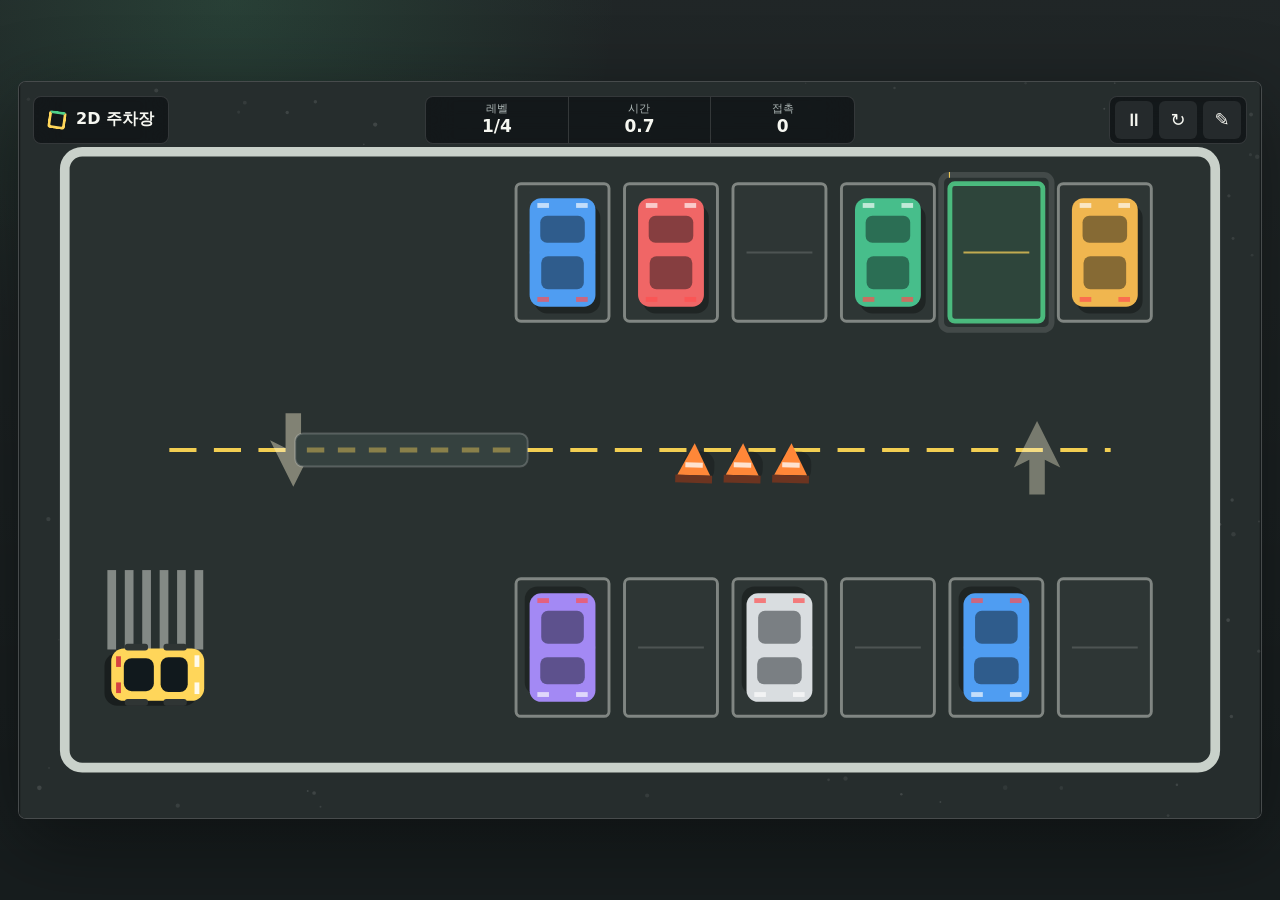
==== index.html @ c0e4a173 "Add 2D parking game" ====
<!doctype html>
<html lang="ko">
  <head>
    <meta charset="utf-8" />
    <meta name="viewport" content="width=device-width, initial-scale=1" />
    <title>2D 주차장</title>
    <link rel="stylesheet" href="styles.css" />
  </head>
  <body>
    <main class="game-shell">
      <section class="game-stage" aria-label="2D 주차장 게임">
        <canvas id="game" width="1280" height="760"></canvas>

        <header class="hud">
          <div class="title">
            <span class="mark"></span>
            <strong>2D 주차장</strong>
          </div>
          <div class="stats">
            <span><small>레벨</small><b id="levelText">1</b></span>
            <span><small>시간</small><b id="timeText">0.0</b></span>
            <span><small>접촉</small><b id="hitText">0</b></span>
          </div>
          <div class="actions">
            <button id="pauseButton" class="icon-button" type="button" aria-label="일시정지">⏸</button>
            <button id="resetButton" class="icon-button" type="button" aria-label="다시 시작">↻</button>
            <button id="editButton" class="icon-button" type="button" aria-label="편집 모드">✎</button>
          </div>
        </header>

        <div id="banner" class="banner is-hidden" role="status" aria-live="polite">
          <strong id="bannerTitle">클리어</strong>
          <span id="bannerMeta">다음 레벨</span>
        </div>

        <aside id="editorPanel" class="editor-panel is-hidden" aria-label="배치 편집기">
          <div class="editor-row">
            <select id="editorLevelSelect" aria-label="편집할 레벨"></select>
            <button id="saveLayoutButton" type="button">저장</button>
            <button id="resetLayoutButton" type="button">기본값</button>
          </div>
          <div class="editor-row">
            <button id="addParkedButton" type="button">차+</button>
            <button id="addConeButton" type="button">콘+</button>
            <button id="addCurbButton" type="button">연석+</button>
            <button id="deleteItemButton" type="button">삭제</button>
          </div>
          <div class="editor-row">
            <button id="rotateLeftButton" type="button">↺</button>
            <button id="rotateRightButton" type="button">↻</button>
            <span id="editorStatus">선택 없음</span>
          </div>
        </aside>

        <nav class="touch-pad" aria-label="터치 조작">
          <button type="button" data-control="up" aria-label="앞으로">▲</button>
          <button type="button" data-control="left" aria-label="왼쪽">◀</button>
          <button type="button" data-control="brake" aria-label="브레이크">■</button>
          <button type="button" data-control="right" aria-label="오른쪽">▶</button>
          <button type="button" data-control="down" aria-label="뒤로">▼</button>
        </nav>
      </section>
    </main>

    <script src="game.js"></script>
  </body>
</html>
---- styles.css ----
:root {
  color-scheme: dark;
  --ink: #f6f7f1;
  --muted: #aeb8b7;
  --panel: rgba(15, 19, 21, 0.78);
  --line: rgba(255, 255, 255, 0.14);
  --accent: #ffd65a;
  --good: #50d18a;
  --warn: #ff7a59;
  --blue: #5ab0ff;
}

* {
  box-sizing: border-box;
}

html,
body {
  margin: 0;
  min-height: 100%;
  background: #171d1e;
  color: var(--ink);
  font-family:
    Inter, ui-sans-serif, system-ui, -apple-system, BlinkMacSystemFont, "Segoe UI",
    sans-serif;
}

body {
  overflow: hidden;
}

button {
  border: 0;
  color: inherit;
  font: inherit;
  cursor: pointer;
}

.game-shell {
  width: 100vw;
  height: 100vh;
  min-height: 560px;
  display: grid;
  place-items: center;
  padding: 18px;
  background:
    linear-gradient(180deg, rgba(255, 255, 255, 0.04), rgba(255, 255, 255, 0)),
    radial-gradient(circle at 18% 0%, rgba(80, 209, 138, 0.15), transparent 28%),
    #171d1e;
}

.game-stage {
  position: relative;
  width: min(100%, 1280px);
  aspect-ratio: 1280 / 760;
  max-height: calc(100vh - 36px);
  overflow: hidden;
  border: 1px solid rgba(255, 255, 255, 0.16);
  border-radius: 8px;
  background: #24292a;
  box-shadow: 0 22px 80px rgba(0, 0, 0, 0.42);
}

#game {
  display: block;
  width: 100%;
  height: 100%;
  background: #24292a;
}

.hud {
  position: absolute;
  inset: 14px 14px auto 14px;
  min-height: 48px;
  display: grid;
  grid-template-columns: minmax(150px, 1fr) auto minmax(96px, 1fr);
  gap: 10px;
  align-items: center;
  pointer-events: none;
}

.title,
.stats,
.actions,
.banner,
.editor-panel,
.touch-pad button {
  backdrop-filter: blur(14px);
  -webkit-backdrop-filter: blur(14px);
  background: var(--panel);
  border: 1px solid var(--line);
}

.title {
  justify-self: start;
  height: 48px;
  display: flex;
  align-items: center;
  gap: 10px;
  padding: 0 14px;
  border-radius: 8px;
  letter-spacing: 0;
}

.mark {
  width: 18px;
  height: 18px;
  border: 3px solid var(--accent);
  border-top-color: var(--good);
  border-radius: 4px;
  transform: rotate(8deg);
}

.stats {
  min-width: min(430px, 48vw);
  height: 48px;
  display: grid;
  grid-template-columns: repeat(3, minmax(72px, 1fr));
  border-radius: 8px;
}

.stats span {
  min-width: 0;
  display: grid;
  place-items: center;
  padding: 5px 10px;
  border-right: 1px solid var(--line);
}

.stats span:last-child {
  border-right: 0;
}

.stats small {
  color: var(--muted);
  font-size: 11px;
  line-height: 1;
}

.stats b {
  font-size: 17px;
  line-height: 1.15;
}

.actions {
  justify-self: end;
  height: 48px;
  display: flex;
  align-items: center;
  gap: 6px;
  padding: 5px;
  border-radius: 8px;
  pointer-events: auto;
}

.icon-button {
  width: 38px;
  height: 38px;
  display: grid;
  place-items: center;
  border-radius: 6px;
  background: rgba(255, 255, 255, 0.08);
  font-size: 18px;
  transition:
    transform 120ms ease,
    background 120ms ease;
}

.icon-button:hover,
.touch-pad button:hover {
  background: rgba(255, 255, 255, 0.16);
}

.icon-button:active,
.icon-button.is-active,
.touch-pad button:active,
.touch-pad button.is-active {
  transform: translateY(1px);
  background: rgba(255, 214, 90, 0.28);
}

.banner {
  position: absolute;
  left: 50%;
  top: 50%;
  width: min(360px, calc(100% - 44px));
  min-height: 92px;
  display: grid;
  place-items: center;
  gap: 4px;
  padding: 18px;
  border-radius: 8px;
  transform: translate(-50%, -50%);
  text-align: center;
}

.banner strong {
  font-size: 28px;
  line-height: 1.1;
}

.banner span {
  color: var(--muted);
  font-size: 14px;
}

.banner.is-hidden {
  opacity: 0;
  pointer-events: none;
}

.editor-panel {
  position: absolute;
  left: 14px;
  bottom: 14px;
  width: min(430px, calc(100% - 28px));
  display: grid;
  gap: 8px;
  padding: 10px;
  border-radius: 8px;
  pointer-events: auto;
}

.editor-panel.is-hidden {
  display: none;
}

.editor-row {
  display: flex;
  gap: 7px;
  align-items: center;
  min-width: 0;
}

.editor-row button,
.editor-row select {
  height: 34px;
  min-width: 48px;
  border: 1px solid rgba(255, 255, 255, 0.12);
  border-radius: 6px;
  background: rgba(255, 255, 255, 0.08);
  color: var(--ink);
  padding: 0 10px;
  font-size: 13px;
}

.editor-row button:hover,
.editor-row select:hover {
  background: rgba(255, 255, 255, 0.16);
}

.editor-row select {
  flex: 1;
  min-width: 92px;
}

#editorStatus {
  flex: 1;
  min-width: 0;
  color: var(--muted);
  font-size: 12px;
  overflow: hidden;
  text-overflow: ellipsis;
  white-space: nowrap;
}

.touch-pad {
  position: absolute;
  right: 18px;
  bottom: 18px;
  width: 172px;
  height: 132px;
  display: grid;
  grid-template-columns: repeat(3, 52px);
  grid-template-rows: repeat(3, 40px);
  gap: 6px;
  pointer-events: auto;
  touch-action: none;
}

.touch-pad button {
  min-width: 0;
  min-height: 0;
  display: grid;
  place-items: center;
  border-radius: 8px;
  font-size: 17px;
  font-weight: 800;
  line-height: 1;
  user-select: none;
}

.touch-pad [data-control="up"] {
  grid-column: 2;
  grid-row: 1;
}

.touch-pad [data-control="left"] {
  grid-column: 1;
  grid-row: 2;
}

.touch-pad [data-control="brake"] {
  grid-column: 2;
  grid-row: 2;
  color: var(--warn);
}

.touch-pad [data-control="right"] {
  grid-column: 3;
  grid-row: 2;
}

.touch-pad [data-control="down"] {
  grid-column: 2;
  grid-row: 3;
}

@media (min-width: 721px) and (hover: hover) and (pointer: fine) {
  .touch-pad {
    display: none;
  }
}

@media (max-width: 720px) {
  .game-shell {
    min-height: 100svh;
    padding: 0;
  }

  .game-stage {
    width: 100vw;
    height: 100svh;
    max-height: none;
    aspect-ratio: auto;
    border: 0;
    border-radius: 0;
  }

  #game {
    height: 100%;
  }

  .hud {
    inset: 10px 10px auto 10px;
    grid-template-columns: 1fr auto;
    grid-template-areas:
      "title actions"
      "stats stats";
  }

  .title {
    grid-area: title;
    height: 42px;
    padding: 0 11px;
  }

  .title strong {
    font-size: 14px;
  }

  .stats {
    grid-area: stats;
    width: 100%;
    min-width: 0;
    height: 42px;
  }

  .stats b {
    font-size: 15px;
  }

  .actions {
    grid-area: actions;
    height: 42px;
  }

  .icon-button {
    width: 32px;
    height: 32px;
    font-size: 15px;
  }

  .touch-pad {
    right: 12px;
    bottom: 14px;
  }

  .editor-panel {
    left: 10px;
    right: 10px;
    bottom: 10px;
    width: auto;
  }

  .editor-row {
    gap: 5px;
  }

  .editor-row button,
  .editor-row select {
    height: 32px;
    min-width: 42px;
    padding: 0 8px;
    font-size: 12px;
  }
}
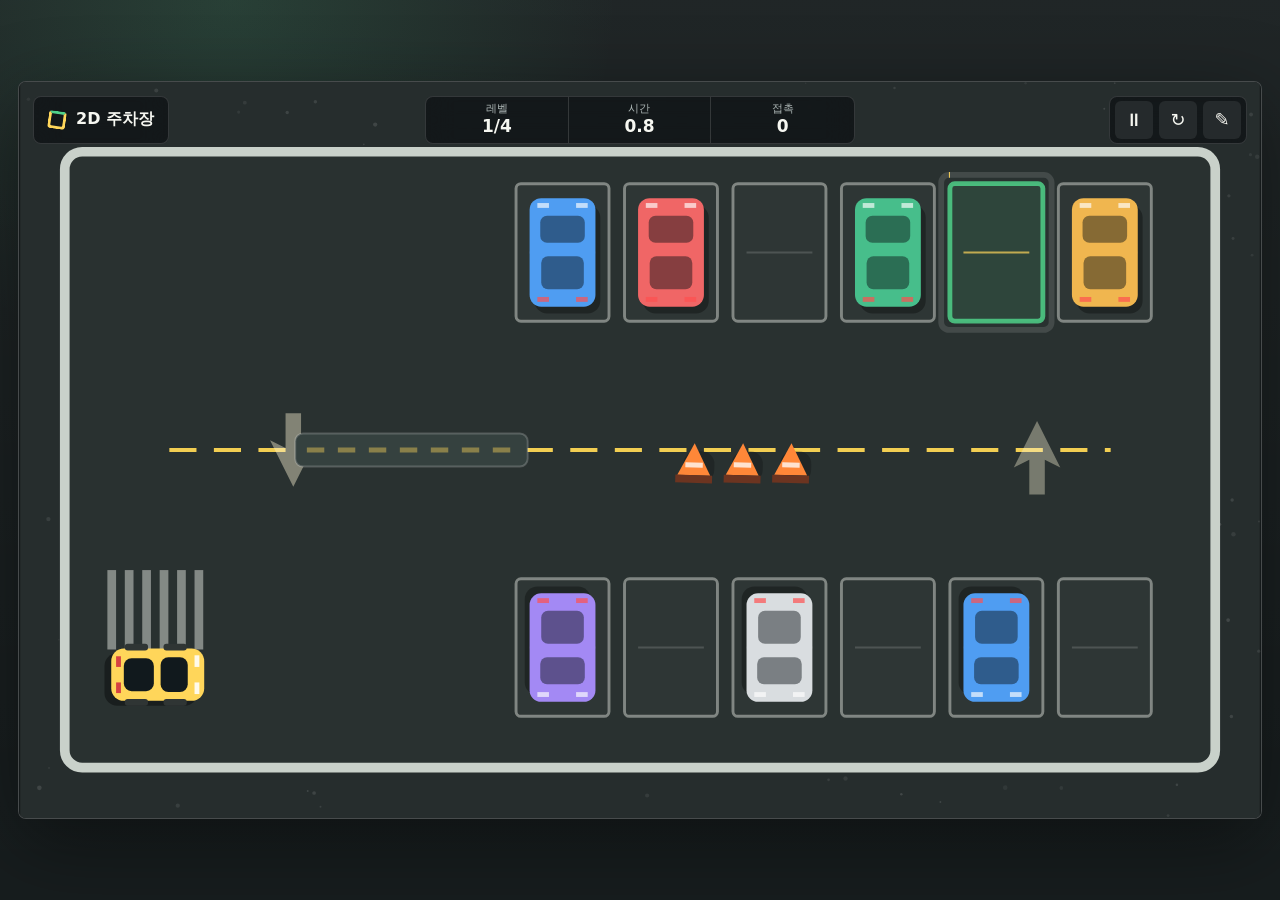
==== commit 5c07a8e4: "Add offline-ready static site" ====
--- a/index.html
+++ b/index.html
@@ -4,6 +4,8 @@
     <meta charset="utf-8" />
     <meta name="viewport" content="width=device-width, initial-scale=1" />
     <title>2D 주차장</title>
+    <meta name="theme-color" content="#171d1e" />
+    <link rel="manifest" href="manifest.webmanifest" />
     <link rel="stylesheet" href="styles.css" />
   </head>
   <body>
@@ -63,5 +65,12 @@
     </main>
 
     <script src="game.js"></script>
+    <script>
+      if ("serviceWorker" in navigator && location.protocol !== "file:") {
+        window.addEventListener("load", () => {
+          navigator.serviceWorker.register("./service-worker.js");
+        });
+      }
+    </script>
   </body>
 </html>
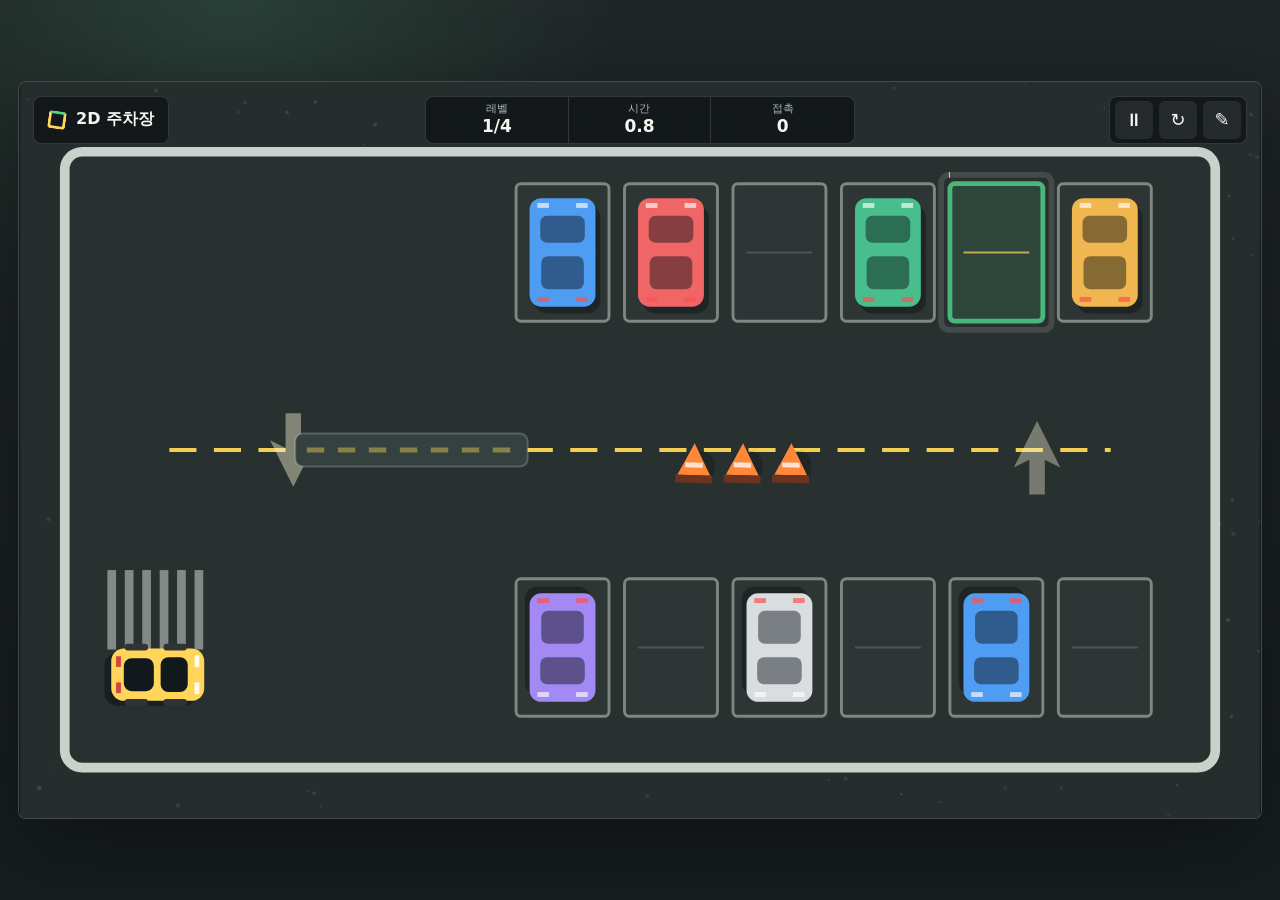
==== commit f04f8623: "Add site favicon" ====
--- a/index.html
+++ b/index.html
@@ -5,6 +5,7 @@
     <meta name="viewport" content="width=device-width, initial-scale=1" />
     <title>2D 주차장</title>
     <meta name="theme-color" content="#171d1e" />
+    <link rel="icon" href="favicon.svg" type="image/svg+xml" />
     <link rel="manifest" href="manifest.webmanifest" />
     <link rel="stylesheet" href="styles.css" />
   </head>
